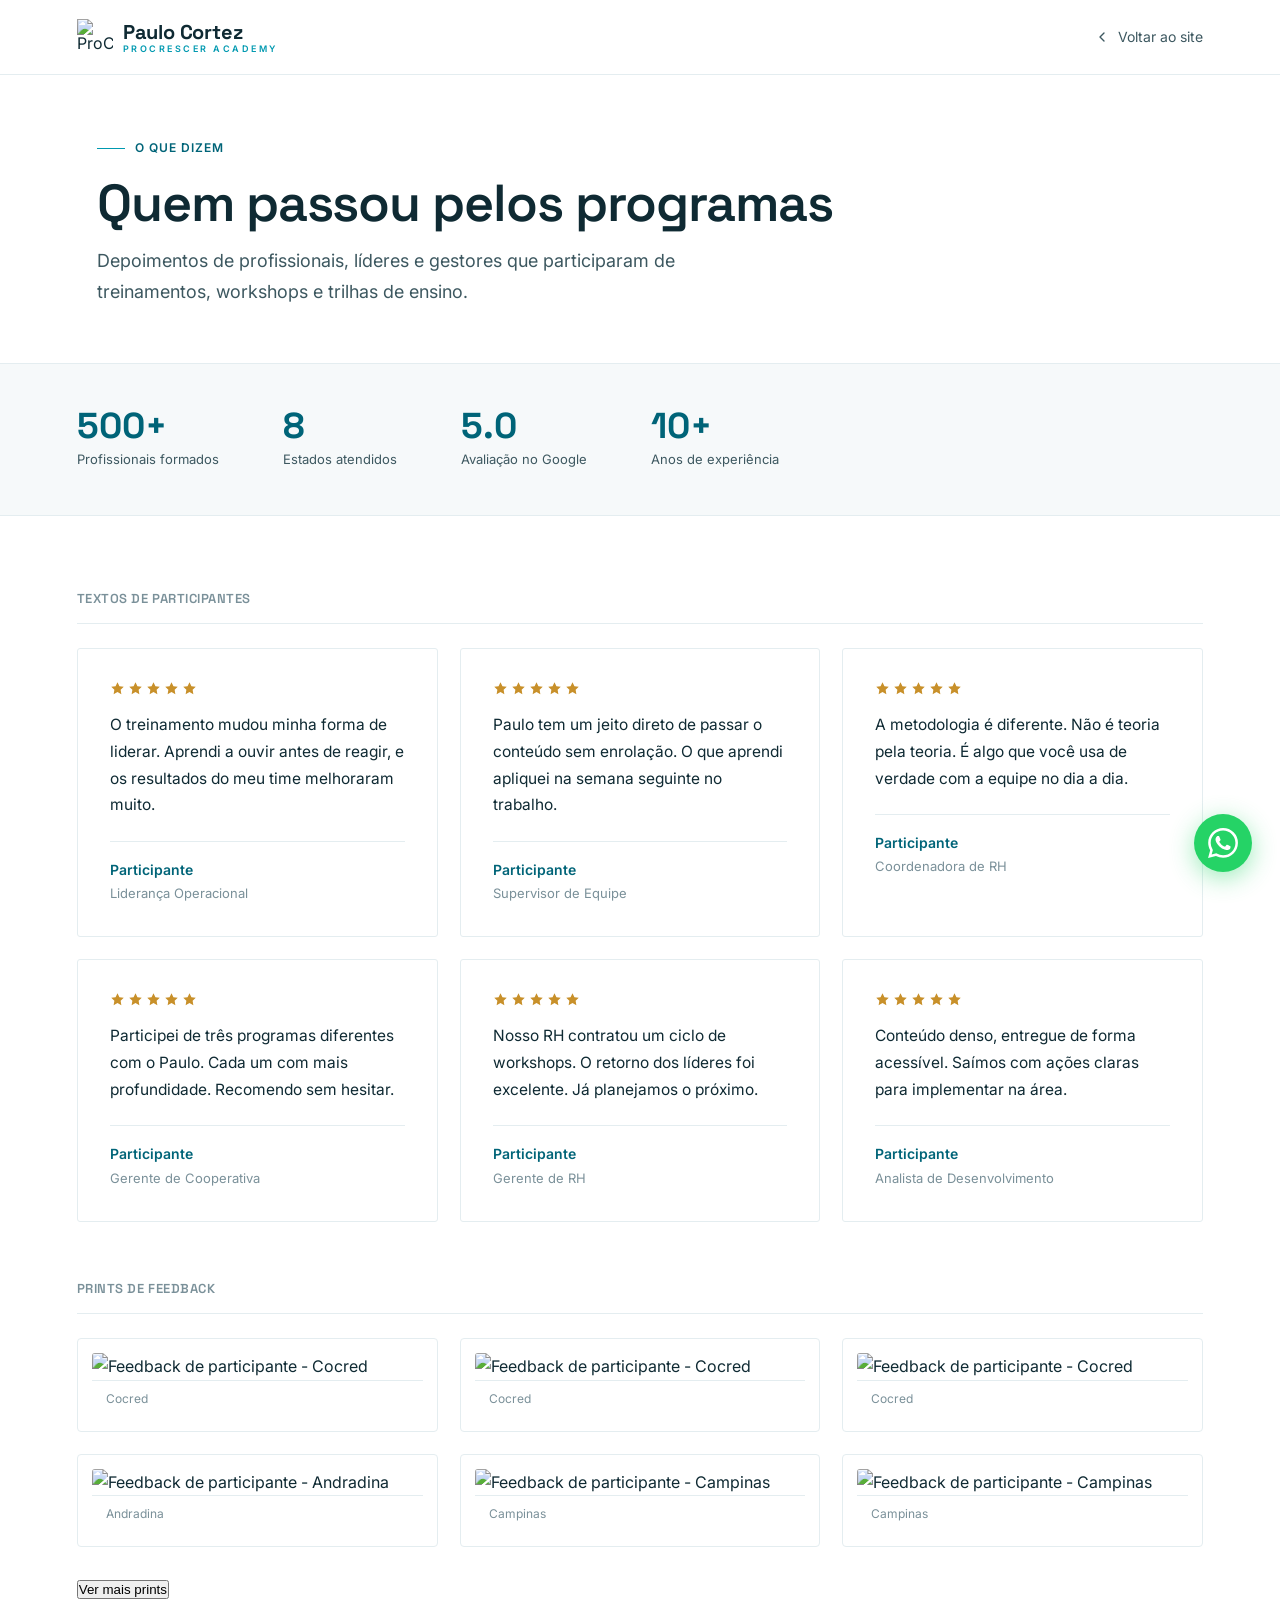
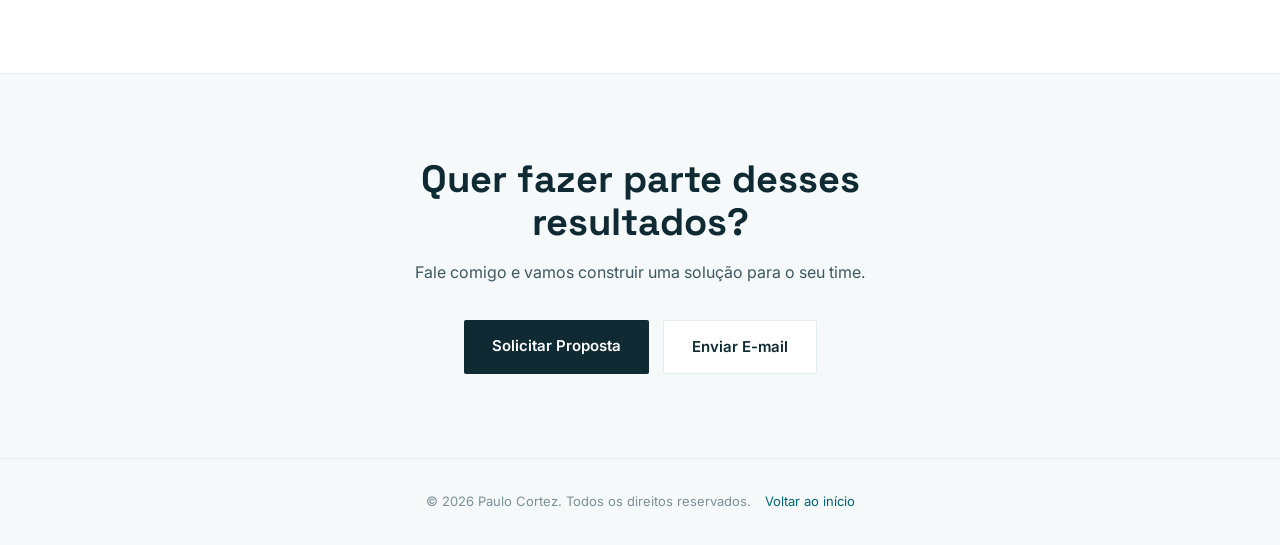
==== depoimentos.html @ 2be975b6 "Atualiza depoimentos.html" ====
<!DOCTYPE html>
<html lang="pt-BR">
<head>
<meta charset="UTF-8">
<meta name="viewport" content="width=device-width, initial-scale=1.0">
<title>Depoimentos | Paulo Cortez</title>
<meta name="description" content="O que profissionais, líderes e gestores dizem sobre os treinamentos e trilhas de Paulo Cortez.">
<link rel="preconnect" href="https://fonts.googleapis.com">
<link rel="preconnect" href="https://fonts.gstatic.com" crossorigin>
<link href="https://fonts.googleapis.com/css2?family=Space+Grotesk:wght@500;600;700&family=Inter:wght@400;500;600;700&display=swap" rel="stylesheet">
<style>
*,*::before,*::after{box-sizing:border-box;margin:0;padding:0}
:root{
  --ink:#0F2A33;--ink-soft:#3D5860;--ink-light:#7A9099;
  --teal:#0099B0;--teal-deep:#006478;--teal-dark:#013D49;
  --paper:#FFFFFF;--paper-warm:#F6F9FA;--paper-edge:#E4EDF0;--gold:#C8902A;
}
html{scroll-behavior:smooth}
body{font-family:'Inter',sans-serif;background:var(--paper);color:var(--ink);line-height:1.65;font-size:16px;-webkit-font-smoothing:antialiased}
a{color:inherit;text-decoration:none}
img{max-width:100%;display:block}
header{position:fixed;top:0;left:0;right:0;z-index:100;background:rgba(255,255,255,0.92);backdrop-filter:blur(12px);border-bottom:1px solid var(--paper-edge);padding:0 6%}
.header-inner{display:flex;align-items:center;justify-content:space-between;height:74px;max-width:1240px;margin:0 auto}
.logo{display:flex;flex-direction:row;align-items:center;gap:10px;line-height:1.1}
.logo-img{width:36px;height:36px;object-fit:contain;flex-shrink:0}
.logo-txt{display:flex;flex-direction:column}
.logo-name{font-family:'Space Grotesk',sans-serif;font-weight:700;font-size:20px;color:var(--ink);letter-spacing:-.01em}
.logo-sub{font-size:9px;font-weight:600;letter-spacing:2.5px;text-transform:uppercase;color:var(--teal);margin-top:1px}
.back{font-size:14px;color:var(--ink-soft);display:flex;align-items:center;gap:8px;transition:color .2s}
.back:hover{color:var(--teal-deep)}
.back svg{width:16px;height:16px;stroke:currentColor;fill:none;stroke-width:2;stroke-linecap:round;stroke-linejoin:round}
.hero{padding:130px 6% 56px;max-width:1240px;margin:0 auto}
.eyebrow{display:inline-flex;align-items:center;gap:10px;font-size:12px;font-weight:600;letter-spacing:1px;text-transform:uppercase;color:var(--teal-deep);margin-bottom:18px}
.eyebrow::before{content:'';width:28px;height:1.5px;background:var(--teal)}
.title{font-family:'Space Grotesk',sans-serif;font-size:clamp(32px,4.6vw,52px);font-weight:600;line-height:1.04;letter-spacing:-.02em;margin-bottom:16px;color:var(--ink)}
.lead{font-size:18px;color:var(--ink-soft);line-height:1.7;max-width:600px}
.statbar{background:var(--paper-warm);border-top:1px solid var(--paper-edge);border-bottom:1px solid var(--paper-edge);padding:44px 6%}
.statbar-in{max-width:1240px;margin:0 auto;display:flex;gap:64px;flex-wrap:wrap}
.sb-num{font-family:'Space Grotesk',sans-serif;font-size:36px;font-weight:700;color:var(--teal-deep);line-height:1}
.sb-label{font-size:13px;color:var(--ink-soft);margin-top:5px}
.section{padding:72px 6%}
.sec{max-width:1240px;margin:0 auto}
.block-label{font-family:'Space Grotesk',sans-serif;font-size:13px;font-weight:600;color:var(--ink-light);letter-spacing:.04em;text-transform:uppercase;margin-bottom:24px;padding-bottom:14px;border-bottom:1px solid var(--paper-edge)}
.grid{display:grid;grid-template-columns:repeat(auto-fill,minmax(320px,1fr));gap:22px}
.card{background:#fff;border:1px solid var(--paper-edge);border-radius:3px;padding:32px;transition:box-shadow .25s,transform .25s}
.card:hover{box-shadow:0 16px 48px rgba(15,42,51,.08);transform:translateY(-3px)}
.stars{display:flex;gap:3px;margin-bottom:16px}
.stars svg{width:15px;height:15px;fill:var(--gold)}
.text{font-size:15.5px;color:var(--ink);line-height:1.72;margin-bottom:22px}
.div{border:none;border-top:1px solid var(--paper-edge);margin-bottom:16px}
.by{font-size:14px;font-weight:600;color:var(--teal-deep)}
.role{font-size:13px;color:var(--ink-light);margin-top:2px}
.prints-note{font-size:14px;color:var(--ink-light);margin-bottom:24px}
.print-card{padding:0;overflow:hidden;border-radius:4px}
.print-img{width:100%;height:auto;display:block;border-radius:3px}
.print-src{display:block;font-size:12px;color:var(--ink-light);padding:8px 14px;border-top:1px solid var(--paper-edge)}

.print-card{padding:14px}
.print-ph{width:100%;height:210px;background:var(--paper-warm);border:1px dashed var(--paper-edge);border-radius:3px;display:flex;align-items:center;justify-content:center;color:var(--ink-light);font-size:13px}
.cta{background:var(--paper-warm);border-top:1px solid var(--paper-edge);text-align:center;padding:84px 6%;position:relative}

.cta-in{max-width:640px;margin:0 auto;position:relative}
.cta h2{font-family:'Space Grotesk',sans-serif;font-size:clamp(26px,3.2vw,38px);font-weight:700;color:var(--ink);line-height:1.12;margin-bottom:16px}
.cta p{font-size:16px;color:var(--ink-soft);margin-bottom:34px}
.cta-acts{display:flex;gap:14px;justify-content:center;flex-wrap:wrap}
.b-light{background:var(--ink);color:#fff;font-weight:600;font-size:15px;padding:14px 28px;border-radius:2px;transition:background .25s}
.b-light:hover{background:var(--teal-deep)}
.b-ghost{border:1.5px solid var(--paper-edge);color:var(--ink);background:#fff;font-weight:600;font-size:15px;padding:14px 28px;border-radius:2px;transition:all .2s}
.b-ghost:hover{border-color:var(--teal);color:var(--teal-deep)}
footer{background:var(--paper-warm);border-top:1px solid var(--paper-edge);padding:32px 6%;text-align:center}
.foot-t{font-size:13px;color:var(--ink-light)}
.foot-t a{color:var(--teal-deep);margin-left:14px}
.wpp{position:fixed;bottom:28px;right:28px;z-index:200;width:58px;height:58px;background:#25D366;border-radius:50%;display:flex;align-items:center;justify-content:center;box-shadow:0 6px 24px rgba(37,211,102,.45);transition:transform .2s}
.wpp:hover{transform:scale(1.08)}
.wpp svg{width:30px;height:30px;fill:#fff}
@media(max-width:600px){.grid{grid-template-columns:1fr}.statbar-in{gap:36px}}
</style>
</head>
<body>

<header>
  <div class="header-inner">
    <a href="index.html" class="logo">
      <img src="assets/logo.png" alt="ProCrescer Academy" class="logo-img">
      <span class="logo-txt">
        <span class="logo-name">Paulo Cortez</span>
        <span class="logo-sub">ProCrescer Academy</span>
      </span>
    </a>
    <a href="index.html" class="back"><svg viewBox="0 0 24 24"><polyline points="15 18 9 12 15 6"/></svg>Voltar ao site</a>
  </div>
</header>

<div class="hero">
  <span class="eyebrow">O que dizem</span>
  <h1 class="title">Quem passou pelos programas</h1>
  <p class="lead">Depoimentos de profissionais, líderes e gestores que participaram de treinamentos, workshops e trilhas de ensino.</p>
</div>

<div class="statbar">
  <div class="statbar-in">
    <div><div class="sb-num">500+</div><div class="sb-label">Profissionais formados</div></div>
    <div><div class="sb-num">8</div><div class="sb-label">Estados atendidos</div></div>
    <div><div class="sb-num">5.0</div><div class="sb-label">Avaliação no Google</div></div>
    <div><div class="sb-num">10+</div><div class="sb-label">Anos de experiência</div></div>
  </div>
</div>

<section class="section">
  <div class="sec">
    <div class="block-label">Textos de participantes</div>
    <div class="grid">
      <div class="card"><div class="stars"><svg viewBox="0 0 24 24"><path d="M12 2l3.09 6.26L22 9.27l-5 4.87 1.18 6.88L12 17.77l-6.18 3.25L7 14.14 2 9.27l6.91-1.01L12 2z"/></svg><svg viewBox="0 0 24 24"><path d="M12 2l3.09 6.26L22 9.27l-5 4.87 1.18 6.88L12 17.77l-6.18 3.25L7 14.14 2 9.27l6.91-1.01L12 2z"/></svg><svg viewBox="0 0 24 24"><path d="M12 2l3.09 6.26L22 9.27l-5 4.87 1.18 6.88L12 17.77l-6.18 3.25L7 14.14 2 9.27l6.91-1.01L12 2z"/></svg><svg viewBox="0 0 24 24"><path d="M12 2l3.09 6.26L22 9.27l-5 4.87 1.18 6.88L12 17.77l-6.18 3.25L7 14.14 2 9.27l6.91-1.01L12 2z"/></svg><svg viewBox="0 0 24 24"><path d="M12 2l3.09 6.26L22 9.27l-5 4.87 1.18 6.88L12 17.77l-6.18 3.25L7 14.14 2 9.27l6.91-1.01L12 2z"/></svg></div><p class="text">O treinamento mudou minha forma de liderar. Aprendi a ouvir antes de reagir, e os resultados do meu time melhoraram muito.</p><hr class="div"><div class="by">Participante</div><div class="role">Liderança Operacional</div></div>
      <div class="card"><div class="stars"><svg viewBox="0 0 24 24"><path d="M12 2l3.09 6.26L22 9.27l-5 4.87 1.18 6.88L12 17.77l-6.18 3.25L7 14.14 2 9.27l6.91-1.01L12 2z"/></svg><svg viewBox="0 0 24 24"><path d="M12 2l3.09 6.26L22 9.27l-5 4.87 1.18 6.88L12 17.77l-6.18 3.25L7 14.14 2 9.27l6.91-1.01L12 2z"/></svg><svg viewBox="0 0 24 24"><path d="M12 2l3.09 6.26L22 9.27l-5 4.87 1.18 6.88L12 17.77l-6.18 3.25L7 14.14 2 9.27l6.91-1.01L12 2z"/></svg><svg viewBox="0 0 24 24"><path d="M12 2l3.09 6.26L22 9.27l-5 4.87 1.18 6.88L12 17.77l-6.18 3.25L7 14.14 2 9.27l6.91-1.01L12 2z"/></svg><svg viewBox="0 0 24 24"><path d="M12 2l3.09 6.26L22 9.27l-5 4.87 1.18 6.88L12 17.77l-6.18 3.25L7 14.14 2 9.27l6.91-1.01L12 2z"/></svg></div><p class="text">Paulo tem um jeito direto de passar o conteúdo sem enrolação. O que aprendi apliquei na semana seguinte no trabalho.</p><hr class="div"><div class="by">Participante</div><div class="role">Supervisor de Equipe</div></div>
      <div class="card"><div class="stars"><svg viewBox="0 0 24 24"><path d="M12 2l3.09 6.26L22 9.27l-5 4.87 1.18 6.88L12 17.77l-6.18 3.25L7 14.14 2 9.27l6.91-1.01L12 2z"/></svg><svg viewBox="0 0 24 24"><path d="M12 2l3.09 6.26L22 9.27l-5 4.87 1.18 6.88L12 17.77l-6.18 3.25L7 14.14 2 9.27l6.91-1.01L12 2z"/></svg><svg viewBox="0 0 24 24"><path d="M12 2l3.09 6.26L22 9.27l-5 4.87 1.18 6.88L12 17.77l-6.18 3.25L7 14.14 2 9.27l6.91-1.01L12 2z"/></svg><svg viewBox="0 0 24 24"><path d="M12 2l3.09 6.26L22 9.27l-5 4.87 1.18 6.88L12 17.77l-6.18 3.25L7 14.14 2 9.27l6.91-1.01L12 2z"/></svg><svg viewBox="0 0 24 24"><path d="M12 2l3.09 6.26L22 9.27l-5 4.87 1.18 6.88L12 17.77l-6.18 3.25L7 14.14 2 9.27l6.91-1.01L12 2z"/></svg></div><p class="text">A metodologia é diferente. Não é teoria pela teoria. É algo que você usa de verdade com a equipe no dia a dia.</p><hr class="div"><div class="by">Participante</div><div class="role">Coordenadora de RH</div></div>
      <div class="card"><div class="stars"><svg viewBox="0 0 24 24"><path d="M12 2l3.09 6.26L22 9.27l-5 4.87 1.18 6.88L12 17.77l-6.18 3.25L7 14.14 2 9.27l6.91-1.01L12 2z"/></svg><svg viewBox="0 0 24 24"><path d="M12 2l3.09 6.26L22 9.27l-5 4.87 1.18 6.88L12 17.77l-6.18 3.25L7 14.14 2 9.27l6.91-1.01L12 2z"/></svg><svg viewBox="0 0 24 24"><path d="M12 2l3.09 6.26L22 9.27l-5 4.87 1.18 6.88L12 17.77l-6.18 3.25L7 14.14 2 9.27l6.91-1.01L12 2z"/></svg><svg viewBox="0 0 24 24"><path d="M12 2l3.09 6.26L22 9.27l-5 4.87 1.18 6.88L12 17.77l-6.18 3.25L7 14.14 2 9.27l6.91-1.01L12 2z"/></svg><svg viewBox="0 0 24 24"><path d="M12 2l3.09 6.26L22 9.27l-5 4.87 1.18 6.88L12 17.77l-6.18 3.25L7 14.14 2 9.27l6.91-1.01L12 2z"/></svg></div><p class="text">Participei de três programas diferentes com o Paulo. Cada um com mais profundidade. Recomendo sem hesitar.</p><hr class="div"><div class="by">Participante</div><div class="role">Gerente de Cooperativa</div></div>
      <div class="card"><div class="stars"><svg viewBox="0 0 24 24"><path d="M12 2l3.09 6.26L22 9.27l-5 4.87 1.18 6.88L12 17.77l-6.18 3.25L7 14.14 2 9.27l6.91-1.01L12 2z"/></svg><svg viewBox="0 0 24 24"><path d="M12 2l3.09 6.26L22 9.27l-5 4.87 1.18 6.88L12 17.77l-6.18 3.25L7 14.14 2 9.27l6.91-1.01L12 2z"/></svg><svg viewBox="0 0 24 24"><path d="M12 2l3.09 6.26L22 9.27l-5 4.87 1.18 6.88L12 17.77l-6.18 3.25L7 14.14 2 9.27l6.91-1.01L12 2z"/></svg><svg viewBox="0 0 24 24"><path d="M12 2l3.09 6.26L22 9.27l-5 4.87 1.18 6.88L12 17.77l-6.18 3.25L7 14.14 2 9.27l6.91-1.01L12 2z"/></svg><svg viewBox="0 0 24 24"><path d="M12 2l3.09 6.26L22 9.27l-5 4.87 1.18 6.88L12 17.77l-6.18 3.25L7 14.14 2 9.27l6.91-1.01L12 2z"/></svg></div><p class="text">Nosso RH contratou um ciclo de workshops. O retorno dos líderes foi excelente. Já planejamos o próximo.</p><hr class="div"><div class="by">Participante</div><div class="role">Gerente de RH</div></div>
      <div class="card"><div class="stars"><svg viewBox="0 0 24 24"><path d="M12 2l3.09 6.26L22 9.27l-5 4.87 1.18 6.88L12 17.77l-6.18 3.25L7 14.14 2 9.27l6.91-1.01L12 2z"/></svg><svg viewBox="0 0 24 24"><path d="M12 2l3.09 6.26L22 9.27l-5 4.87 1.18 6.88L12 17.77l-6.18 3.25L7 14.14 2 9.27l6.91-1.01L12 2z"/></svg><svg viewBox="0 0 24 24"><path d="M12 2l3.09 6.26L22 9.27l-5 4.87 1.18 6.88L12 17.77l-6.18 3.25L7 14.14 2 9.27l6.91-1.01L12 2z"/></svg><svg viewBox="0 0 24 24"><path d="M12 2l3.09 6.26L22 9.27l-5 4.87 1.18 6.88L12 17.77l-6.18 3.25L7 14.14 2 9.27l6.91-1.01L12 2z"/></svg><svg viewBox="0 0 24 24"><path d="M12 2l3.09 6.26L22 9.27l-5 4.87 1.18 6.88L12 17.77l-6.18 3.25L7 14.14 2 9.27l6.91-1.01L12 2z"/></svg></div><p class="text">Conteúdo denso, entregue de forma acessível. Saímos com ações claras para implementar na área.</p><hr class="div"><div class="by">Participante</div><div class="role">Analista de Desenvolvimento</div></div>
    </div>

        <div class="block-label" style="margin-top:56px">Prints de feedback</div>
    <div class="grid" id="prints-grid">
      <div class="card print-card">
        <img src="assets/prints/Feedback.PNG" alt="Feedback de participante - Cocred" class="print-img" loading="lazy" />
        <span class="print-src">Cocred</span>
      </div>
      <div class="card print-card">
        <img src="assets/prints/Feedback_Cocred.PNG" alt="Feedback de participante - Cocred" class="print-img" loading="lazy" />
        <span class="print-src">Cocred</span>
      </div>
      <div class="card print-card">
        <img src="assets/prints/Feedback_Cocred2.PNG" alt="Feedback de participante - Cocred" class="print-img" loading="lazy" />
        <span class="print-src">Cocred</span>
      </div>
      <div class="card print-card">
        <img src="assets/prints/Feedback_Andradina.PNG" alt="Feedback de participante - Andradina" class="print-img" loading="lazy" />
        <span class="print-src">Andradina</span>
      </div>
      <div class="card print-card">
        <img src="assets/prints/Feedback_Campinas.PNG" alt="Feedback de participante - Campinas" class="print-img" loading="lazy" />
        <span class="print-src">Campinas</span>
      </div>
      <div class="card print-card">
        <img src="assets/prints/Feedback_Campinas2.PNG" alt="Feedback de participante - Campinas" class="print-img" loading="lazy" />
        <span class="print-src">Campinas</span>
      </div>
    </div>
    <div class="grid" id="prints-extra" style="margin-top:18px;display:none">
      <div class="card print-card">
        <img src="assets/prints/Feedback_Santos.PNG" alt="Feedback de participante - Santos" class="print-img" loading="lazy" />
        <span class="print-src">Santos</span>
      </div>
      <div class="card print-card">
        <img src="assets/prints/Feedback_Santos2.PNG" alt="Feedback de participante - Santos" class="print-img" loading="lazy" />
        <span class="print-src">Santos</span>
      </div>
      <div class="card print-card">
        <img src="assets/prints/Feedback_Santos3.PNG" alt="Feedback de participante - Santos" class="print-img" loading="lazy" />
        <span class="print-src">Santos</span>
      </div>
      <div class="card print-card">
        <img src="assets/prints/Feedback_Santos4.PNG" alt="Feedback de participante - Santos" class="print-img" loading="lazy" />
        <span class="print-src">Santos</span>
      </div>
      <div class="card print-card">
        <img src="assets/prints/Unimed_SJRP.PNG" alt="Feedback de participante - Unimed SJRP" class="print-img" loading="lazy" />
        <span class="print-src">Unimed SJRP</span>
      </div>
      <div class="card print-card">
        <img src="assets/prints/Coplana_Guariba.PNG" alt="Feedback de participante - Coplana Guariba" class="print-img" loading="lazy" />
        <span class="print-src">Coplana Guariba</span>
      </div>
      <div class="card print-card">
        <img src="assets/prints/depoimentos.PNG" alt="Feedback de participante" class="print-img" loading="lazy" />
        
      </div>
      <div class="card print-card">
        <img src="assets/prints/depoimentos_SJRP.PNG" alt="Feedback de participante - SJRP" class="print-img" loading="lazy" />
        <span class="print-src">SJRP</span>
      </div>
      <div class="card print-card">
        <img src="assets/prints/depoimentos_SJRP2.PNG" alt="Feedback de participante - SJRP" class="print-img" loading="lazy" />
        <span class="print-src">SJRP</span>
      </div>
      <div class="card print-card">
        <img src="assets/prints/depoimentos_SJRP3.PNG" alt="Feedback de participante - SJRP" class="print-img" loading="lazy" />
        <span class="print-src">SJRP</span>
      </div>
      <div class="card print-card">
        <img src="assets/prints/Feed2.PNG" alt="Feedback de participante" class="print-img" loading="lazy" />
        
      </div>
      <div class="card print-card">
        <img src="assets/prints/Feed3.PNG" alt="Feedback de participante" class="print-img" loading="lazy" />
        
      </div>
      <div class="card print-card">
        <img src="assets/prints/Feed_fiancas.PNG" alt="Feedback de participante" class="print-img" loading="lazy" />
        
      </div>
    </div>
    <div class="vermais" style="margin-top:28px">
      <button class="btn-vm" id="btnPrints" onclick="togglePrints()">Ver mais prints</button>
    </div>
</section>

<section class="cta">
  <div class="cta-in">
    <h2>Quer fazer parte desses resultados?</h2>
    <p>Fale comigo e vamos construir uma solução para o seu time.</p>
    <div class="cta-acts">
      <a href="proposta.html" class="b-light">Solicitar Proposta</a>
      <a href="mailto:opaulocortez@outlook.com?subject=Contato pelo site" class="b-ghost">Enviar E-mail</a>
    </div>
  </div>
</section>

<footer>
  <div class="foot-t">&copy; 2026 Paulo Cortez. Todos os direitos reservados.<a href="index.html">Voltar ao início</a></div>
</footer>

<a href="https://wa.me/5511920182998?text=Ola%20Paulo%2C%20vim%20pelo%20site." target="_blank" class="wpp" aria-label="WhatsApp"><svg viewBox="0 0 24 24" xmlns="http://www.w3.org/2000/svg"><path d="M17.472 14.382c-.297-.149-1.758-.867-2.03-.967-.273-.099-.471-.148-.67.15-.197.297-.767.966-.94 1.164-.173.199-.347.223-.644.075-.297-.15-1.255-.463-2.39-1.475-.883-.788-1.48-1.761-1.653-2.059-.173-.297-.018-.458.13-.606.134-.133.298-.347.446-.52.149-.174.198-.298.298-.497.099-.198.05-.371-.025-.52-.075-.149-.669-1.612-.916-2.207-.242-.579-.487-.5-.669-.51-.173-.008-.371-.01-.57-.01-.198 0-.52.074-.792.372-.272.297-1.04 1.016-1.04 2.479 0 1.462 1.065 2.875 1.213 3.074.149.198 2.096 3.2 5.077 4.487.709.306 1.262.489 1.694.625.712.227 1.36.195 1.871.118.571-.085 1.758-.719 2.006-1.413.248-.694.248-1.289.173-1.413-.074-.124-.272-.198-.57-.347m-5.421 7.403h-.004a9.87 9.87 0 0 1-5.031-1.378l-.361-.214-3.741.982.998-3.648-.235-.374a9.86 9.86 0 0 1-1.51-5.26c.001-5.45 4.436-9.884 9.888-9.884 2.64 0 5.122 1.03 6.988 2.898a9.825 9.825 0 0 1 2.893 6.994c-.003 5.45-4.437 9.884-9.885 9.884m8.413-18.297A11.815 11.815 0 0 0 12.05 0C5.495 0 .16 5.335.157 11.892c0 2.096.547 4.142 1.588 5.945L.057 24l6.305-1.654a11.882 11.882 0 0 0 5.683 1.448h.005c6.554 0 11.89-5.335 11.893-11.893a11.821 11.821 0 0 0-3.48-8.413z"/></svg></a>

<script>
function togglePrints(){
  var el=document.getElementById('prints-extra');
  var btn=document.getElementById('btnPrints');
  var hidden=el.style.display==='none';
  el.style.display=hidden?'grid':'none';
  btn.textContent=hidden?'Ver menos':'Ver mais prints';
}
</script>
</body>
</html>
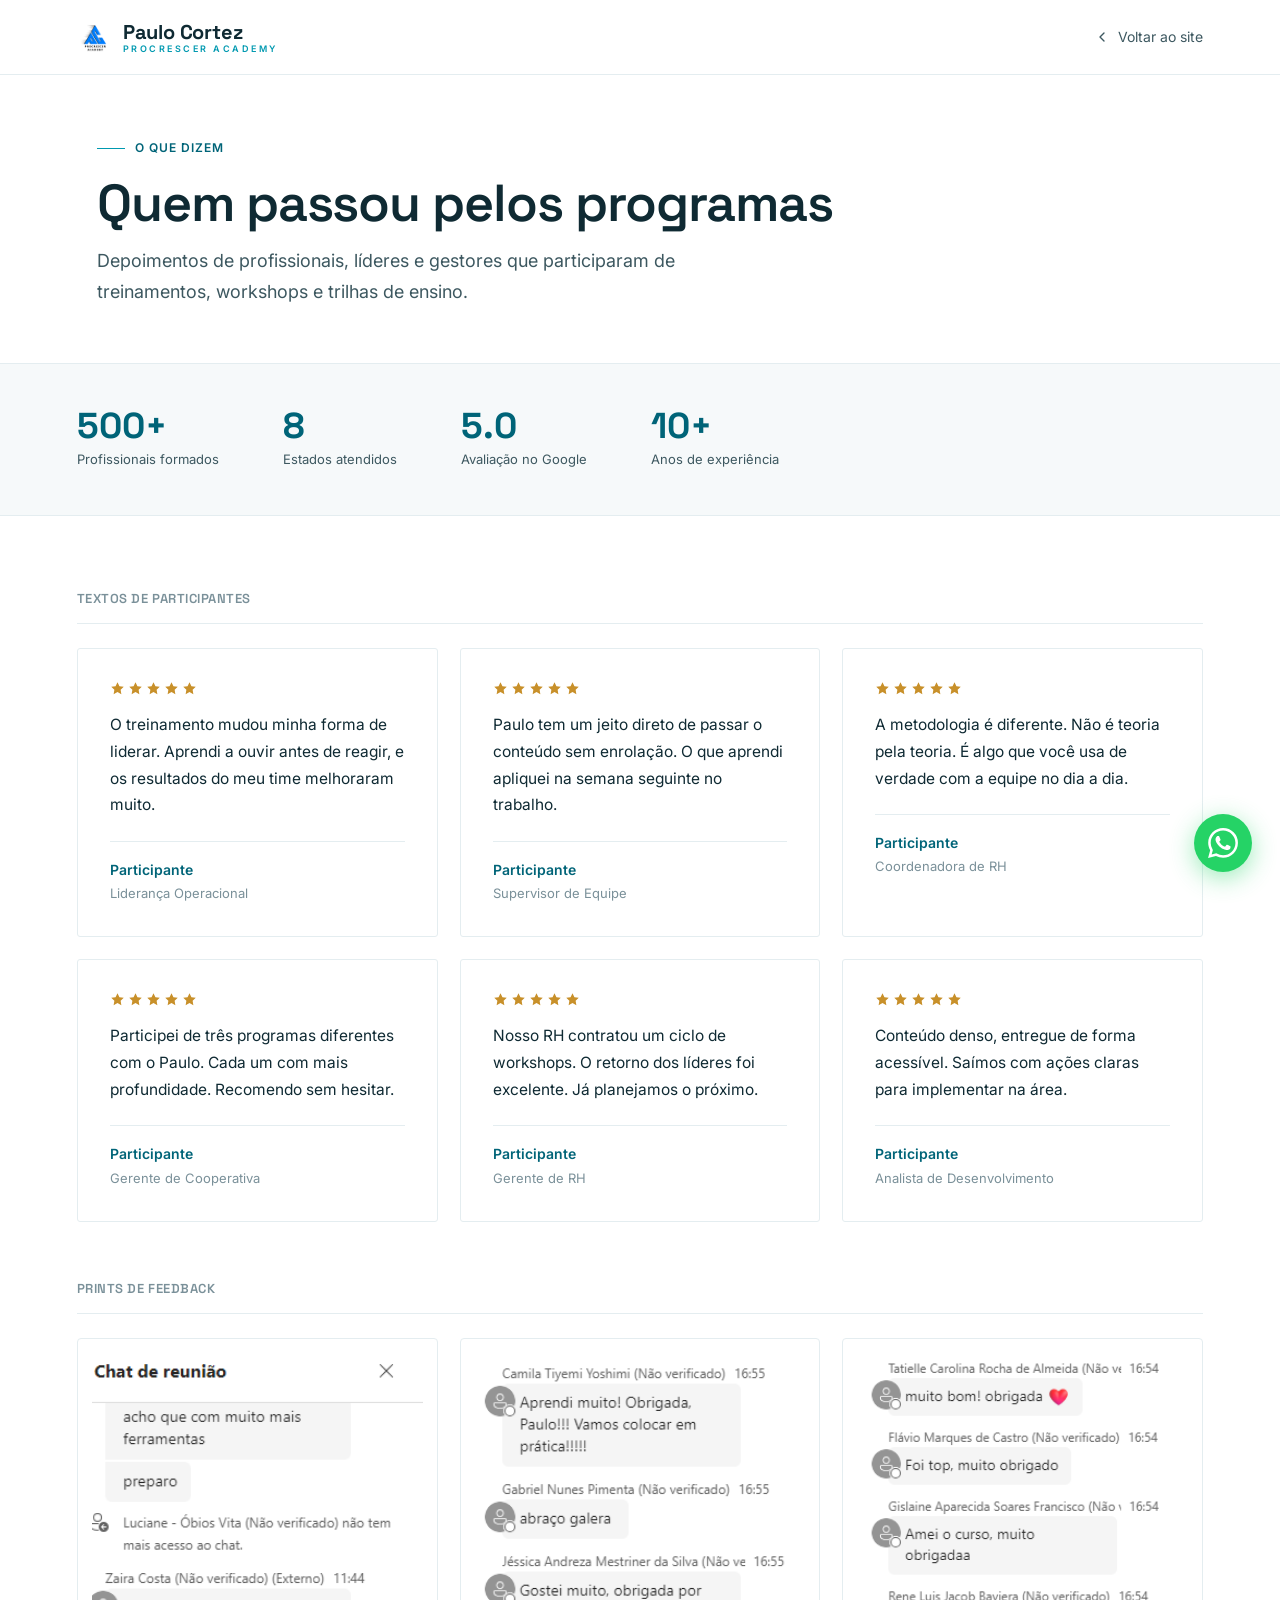
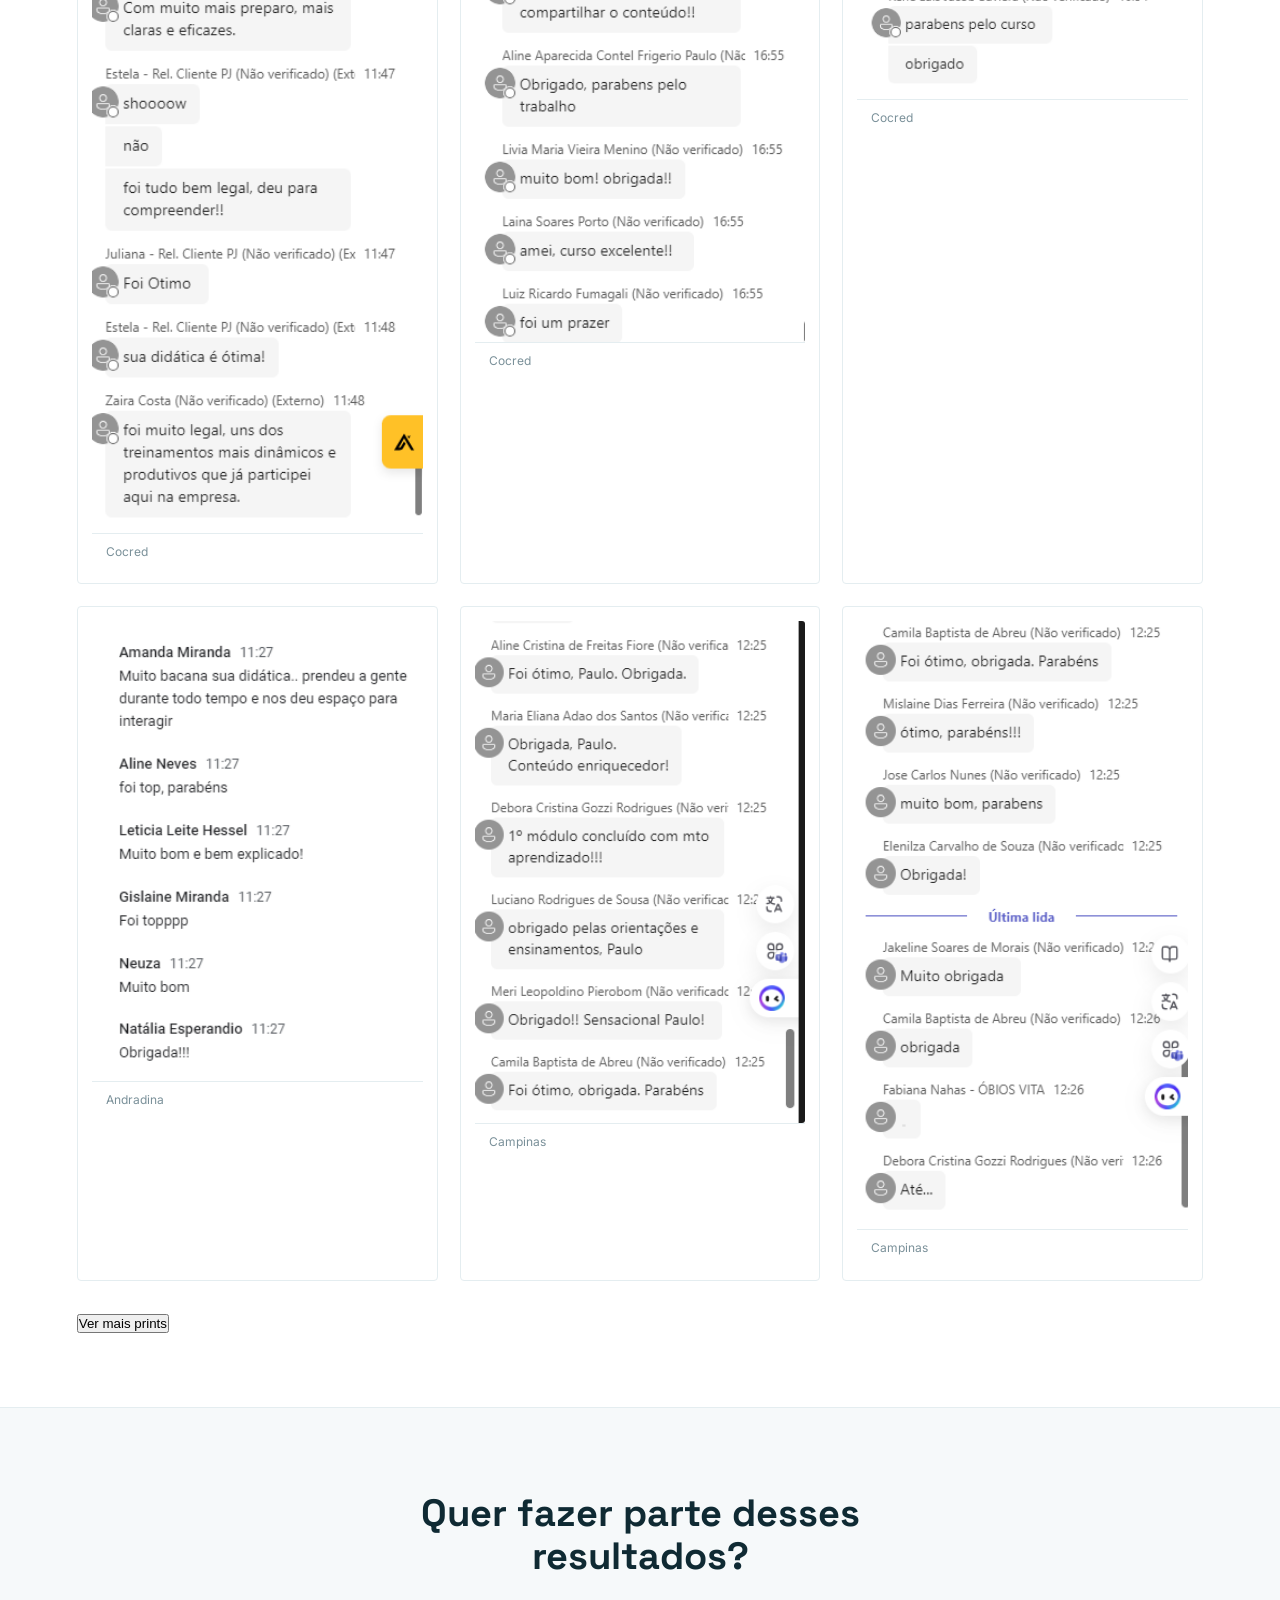
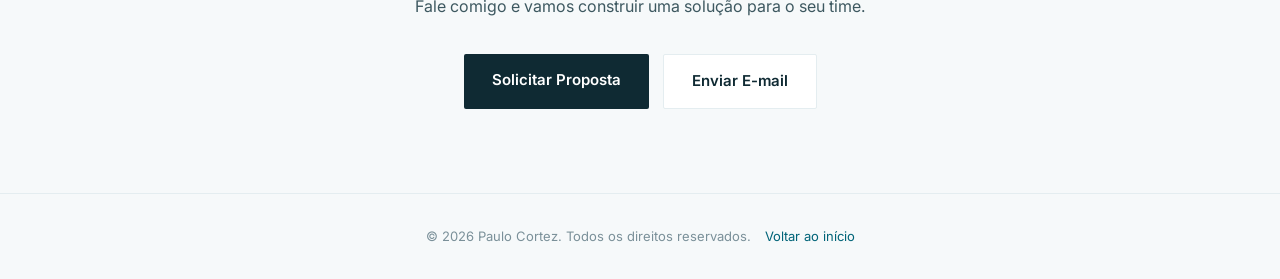
==== commit 178f78af: "feat: revisao completa - prova social, hierarquia CTA, carrossel, WebP, SEO on-page e GEO" ====
--- a/depoimentos.html
+++ b/depoimentos.html
@@ -3,8 +3,8 @@
 <head>
 <meta charset="UTF-8">
 <meta name="viewport" content="width=device-width, initial-scale=1.0">
-<title>Depoimentos | Paulo Cortez</title>
-<meta name="description" content="O que profissionais, líderes e gestores dizem sobre os treinamentos e trilhas de Paulo Cortez.">
+<title>Depoimentos de Cooperativas e Empresas Atendidas | Paulo Cortez</title>
+<meta name="description" content="Depoimentos reais de líderes, gestores e profissionais de cooperativas e empresas que participaram dos treinamentos e trilhas de liderança de Paulo Cortez.">
 <link rel="preconnect" href="https://fonts.googleapis.com">
 <link rel="preconnect" href="https://fonts.gstatic.com" crossorigin>
 <link href="https://fonts.googleapis.com/css2?family=Space+Grotesk:wght@500;600;700&family=Inter:wght@400;500;600;700&display=swap" rel="stylesheet">
@@ -75,13 +75,71 @@
 .wpp svg{width:30px;height:30px;fill:#fff}
 @media(max-width:600px){.grid{grid-template-columns:1fr}.statbar-in{gap:36px}}
 </style>
+<link rel="canonical" href="https://www.paulocortez.com.br/depoimentos.html">
+<meta property="og:type" content="website">
+<meta property="og:title" content="Depoimentos de Cooperativas e Empresas Atendidas | Paulo Cortez">
+<meta property="og:description" content="Depoimentos reais de líderes, gestores e profissionais de cooperativas e empresas que participaram dos treinamentos e trilhas de liderança de Paulo Cortez.">
+<meta property="og:url" content="https://www.paulocortez.com.br/depoimentos.html">
+<meta property="og:locale" content="pt_BR">
+<script type="application/ld+json">
+{
+  "@context": "https://schema.org",
+  "@type": "ProfessionalService",
+  "name": "ProCrescer Academy",
+  "url": "https://www.paulocortez.com.br/",
+  "aggregateRating": {
+    "@type": "AggregateRating",
+    "ratingValue": "5.0",
+    "bestRating": "5",
+    "ratingCount": "6"
+  },
+  "review": [
+    {
+      "@type": "Review",
+      "reviewRating": { "@type": "Rating", "ratingValue": "5", "bestRating": "5" },
+      "author": { "@type": "Person", "name": "Liderança Operacional" },
+      "reviewBody": "O treinamento mudou minha forma de liderar. Aprendi a ouvir antes de reagir, e os resultados do meu time melhoraram muito."
+    },
+    {
+      "@type": "Review",
+      "reviewRating": { "@type": "Rating", "ratingValue": "5", "bestRating": "5" },
+      "author": { "@type": "Person", "name": "Supervisor de Equipe" },
+      "reviewBody": "Paulo tem um jeito direto de passar o conteúdo sem enrolação. O que aprendi apliquei na semana seguinte no trabalho."
+    },
+    {
+      "@type": "Review",
+      "reviewRating": { "@type": "Rating", "ratingValue": "5", "bestRating": "5" },
+      "author": { "@type": "Person", "name": "Coordenadora de RH" },
+      "reviewBody": "A metodologia é diferente. Não é teoria pela teoria. É algo que você usa de verdade com a equipe no dia a dia."
+    },
+    {
+      "@type": "Review",
+      "reviewRating": { "@type": "Rating", "ratingValue": "5", "bestRating": "5" },
+      "author": { "@type": "Person", "name": "Gerente de Cooperativa" },
+      "reviewBody": "Participei de três programas diferentes com o Paulo. Cada um com mais profundidade. Recomendo sem hesitar."
+    },
+    {
+      "@type": "Review",
+      "reviewRating": { "@type": "Rating", "ratingValue": "5", "bestRating": "5" },
+      "author": { "@type": "Person", "name": "Gerente de RH" },
+      "reviewBody": "Nosso RH contratou um ciclo de workshops. O retorno dos líderes foi excelente. Já planejamos o próximo."
+    },
+    {
+      "@type": "Review",
+      "reviewRating": { "@type": "Rating", "ratingValue": "5", "bestRating": "5" },
+      "author": { "@type": "Person", "name": "Analista de Desenvolvimento" },
+      "reviewBody": "Conteúdo denso, entregue de forma acessível. Saímos com ações claras para implementar na área."
+    }
+  ]
+}
+</script>
 </head>
 <body>
 
 <header>
   <div class="header-inner">
     <a href="index.html" class="logo">
-      <img src="assets/logo.png" alt="ProCrescer Academy" class="logo-img">
+      <img loading="lazy" decoding="async" src="assets/logo.png" alt="ProCrescer Academy" class="logo-img">
       <span class="logo-txt">
         <span class="logo-name">Paulo Cortez</span>
         <span class="logo-sub">ProCrescer Academy</span>
